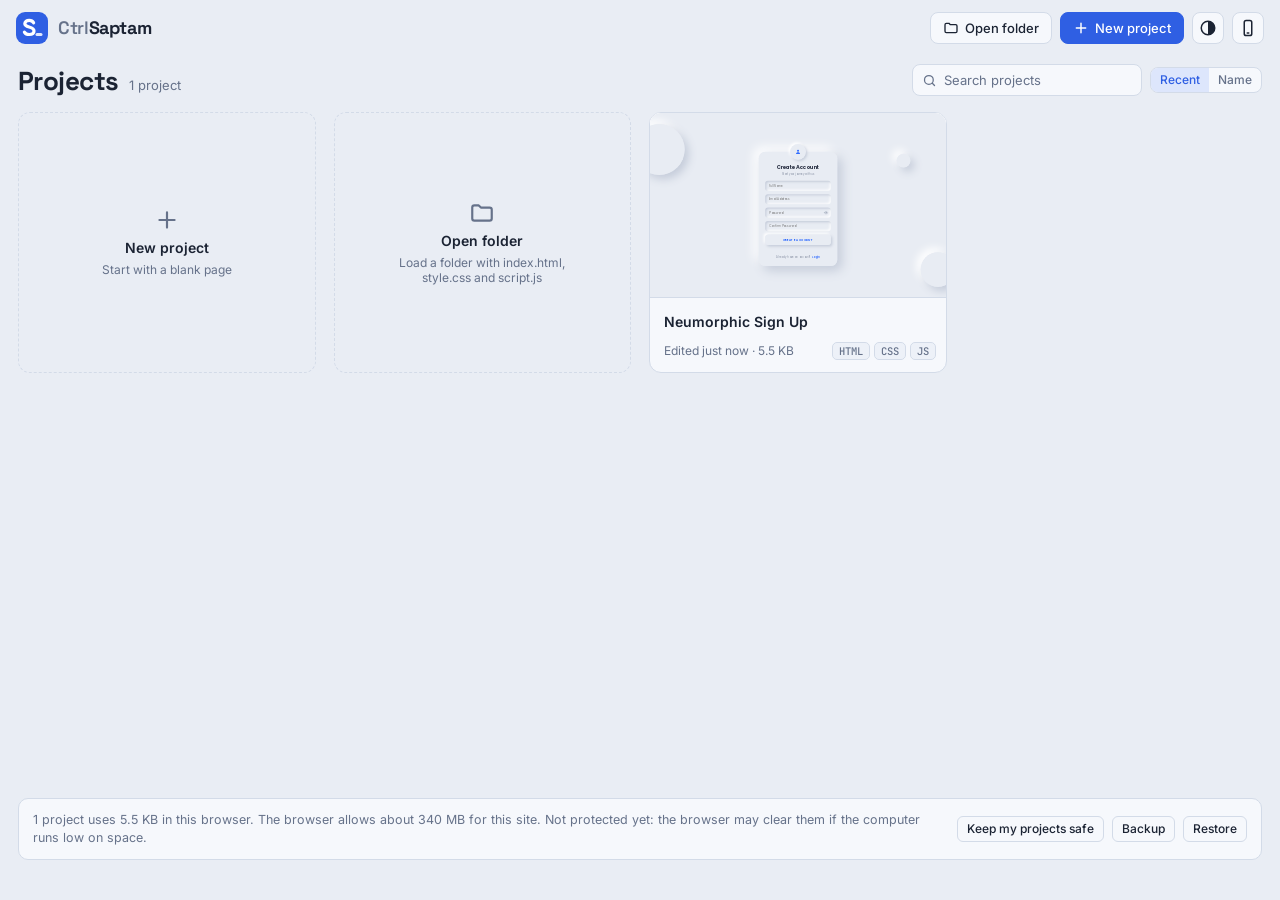
==== dashboard.html @ 62e7b7f8 "Updated code-playground. Added more feature. Improved code quality." ====
<!doctype html>
<html lang="en">
<head>
  <meta charset="utf-8">
  <meta name="viewport" content="width=device-width, initial-scale=1">
  <title>CtrlSaptam</title>
  <meta name="theme-color" content="#2f5fe3">
  <link rel="icon" type="image/svg+xml" href="assets/favicon.svg">
  <link rel="icon" type="image/png" sizes="64x64" href="assets/favicon.png">
  <link rel="apple-touch-icon" href="assets/apple-touch-icon.png">
  <link rel="stylesheet" href="https://fonts.googleapis.com/css2?family=Inter:wght@400;500;600&family=JetBrains+Mono:wght@400;500&family=Space+Grotesk:wght@600;700&display=swap">
  <link rel="stylesheet" href="css/base.css">
  <link rel="stylesheet" href="css/components.css">
  <link rel="stylesheet" href="css/header.css">
  <link rel="stylesheet" href="css/layout.css">
  <link rel="stylesheet" href="css/dashboard.css">
</head>
<body>
  <div class="app" id="app">
    <header class="top">
      <a class="brand" id="brand" href="dashboard.html" title="All projects" aria-label="CtrlSaptam, all projects">
        <svg class="logo" viewBox="0 0 32 32" role="img" aria-label="CtrlSaptam logo">
          <rect class="logo-bg" width="32" height="32" rx="9"/>
          <path class="logo-s" d="M17.6 10.4C16.8 8.9 15.2 8 13.2 8c-2.6 0-4.4 1.4-4.4 3.4 0 4.3 9.2 2 9.2 7.2 0 2.1-1.9 3.5-4.8 3.5-2.2 0-3.9-.9-4.8-2.4" transform="translate(0 .4)"/>
          <rect class="logo-cursor" x="19.5" y="21" width="7" height="3" rx="1.5"/>
        </svg>
        <span class="brand-name"><span>Ctrl</span>Saptam</span>
      </a>

      <div class="dash-actions" id="dash-actions">
        <button type="button" class="btn" id="dash-open" title="Open a project folder"><svg width="16" height="16" viewBox="0 0 24 24" fill="none" stroke="currentColor" stroke-width="2" stroke-linecap="round" stroke-linejoin="round" aria-hidden="true"><path d="M3 7a2 2 0 0 1 2-2h4l2 2h8a2 2 0 0 1 2 2v8a2 2 0 0 1-2 2H5a2 2 0 0 1-2-2z"/></svg><span class="lbl">Open folder</span></button>
        <button type="button" class="btn primary" id="dash-new" title="Start a new project"><svg width="16" height="16" viewBox="0 0 24 24" fill="none" stroke="currentColor" stroke-width="2.2" stroke-linecap="round" aria-hidden="true"><path d="M12 5v14M5 12h14"/></svg><span class="lbl">New project</span></button>
        <button type="button" class="btn icon theme-btn" data-state="auto" title="Theme: follow device" aria-label="Theme: follow device">
            <span class="i-auto"><svg width="18" height="18" viewBox="0 0 24 24" fill="none" stroke="currentColor" stroke-width="2" stroke-linecap="round" stroke-linejoin="round" aria-hidden="true"><circle cx="12" cy="12" r="9"/><path d="M12 3a9 9 0 0 1 0 18z" fill="currentColor" stroke="none"/></svg></span>
            <span class="i-light"><svg width="18" height="18" viewBox="0 0 24 24" fill="none" stroke="currentColor" stroke-width="2" stroke-linecap="round" stroke-linejoin="round" aria-hidden="true"><circle cx="12" cy="12" r="4"/><path d="M12 2v2M12 20v2M4.9 4.9l1.4 1.4M17.7 17.7l1.4 1.4M2 12h2M20 12h2M4.9 19.1l1.4-1.4M17.7 6.3l1.4-1.4"/></svg></span>
            <span class="i-dark"><svg width="18" height="18" viewBox="0 0 24 24" fill="none" stroke="currentColor" stroke-width="2" stroke-linecap="round" stroke-linejoin="round" aria-hidden="true"><path d="M21 12.8A9 9 0 1 1 11.2 3a7 7 0 0 0 9.8 9.8z"/></svg></span>
          </button>
        <button type="button" class="btn icon" id="phone" aria-pressed="false" title="Phone frame (9:16) for recording" aria-label="Phone frame">
            <svg width="18" height="18" viewBox="0 0 24 24" fill="none" stroke="currentColor" stroke-width="2" stroke-linecap="round" stroke-linejoin="round" aria-hidden="true"><rect x="7" y="2" width="10" height="20" rx="2.5"/><path d="M11 18.5h2"/></svg>
          </button>
      </div>
    </header>

    <main class="dash" id="dash" aria-label="Projects">
      <div class="dash-head">
        <div class="dash-title"><h2>Projects</h2><span class="dash-count" id="dash-count"></span></div>
        <div class="dash-tools">
          <label class="search">
            <svg width="15" height="15" viewBox="0 0 24 24" fill="none" stroke="currentColor" stroke-width="2" stroke-linecap="round" aria-hidden="true"><circle cx="11" cy="11" r="7"/><path d="M20 20l-3.5-3.5"/></svg>
            <input id="dash-search" type="search" placeholder="Search projects" aria-label="Search projects" autocomplete="off">
          </label>
          <div class="seg sm" id="dash-sort" role="group" aria-label="Sort projects">
            <button type="button" data-sort="recent" aria-pressed="true">Recent</button>
            <button type="button" data-sort="name" aria-pressed="false">Name</button>
          </div>
        </div>
      </div>
      <p class="dash-note" id="dash-persist" hidden></p>
      <div class="grid" id="grid"></div>
      <p class="dash-note" id="dash-note" hidden></p>
      <div class="dash-storage" id="dash-storage">
        <p id="dash-storage-text">Projects are saved in this browser.</p>
        <div class="dash-storage-actions">
          <button type="button" class="btn sm" id="keep-safe" hidden title="Ask the browser not to clear your projects automatically">Keep my projects safe</button>
          <button type="button" class="btn sm" id="backup-export" title="Download all projects as one backup file">Backup</button>
          <button type="button" class="btn sm" id="backup-import" title="Restore projects from a backup file">Restore</button>
        </div>
      </div>
      <p class="toast" id="toast" role="status" aria-live="polite"></p>
    </main>
  </div>

  <input type="file" id="folder-input" webkitdirectory directory multiple hidden>
  <input type="file" id="backup-input" accept="application/json,.json" hidden>

  <script src="js/settings.js"></script>
  <script src="js/shell.js"></script>
  <script src="js/templates.js"></script>
  <script src="js/store.js"></script>
  <script src="js/projects.js"></script>
  <script src="js/hooks.js"></script>
  <script src="js/builder.js"></script>
  <script src="js/folder-import.js"></script>
  <script src="js/storage.js"></script>
  <script src="js/dashboard.js"></script>
  <script src="js/dashboard-page.js"></script>
</body>
</html>
---- css/base.css ----
/* base.css: colours (light and dark), fonts, page background, the app shell. Used by both pages. */

/* CtrlSaptam
   Layout: a toolbar on top, then an editor pane and a live preview pane split by a draggable divider.
   The four layout options only change the grid direction and the order of the panes.
   When the app is narrow (a phone, or the Phone frame option) it switches to a stacked "compact" mode. */

:root {
  --bg: #e9edf4;
  --stage: #cdd5e3;
  --panel: #f6f8fc;
  --panel-2: #edf1f8;
  --line: #d3dbe8;
  --fg: #1b2333;
  --muted: #66728a;
  --accent: #2f5fe3;
  --accent-fg: #ffffff;
  --accent-soft: #dde6fc;
  --sel: #bcd0ff;
  --c-tag: #c2255c;
  --c-attr: #b25b00;
  --c-str: #2b8a3e;
  --c-num: #7048e8;
  --c-kw: #1c5fd6;
  --c-fn: #0b7285;
  --c-com: #8a94a8;
  --c-prop: #1864ab;
  --warn: #8a5a00;
  --warn-bg: #fff3d1;
  --err: #c92a2a;
  --err-bg: #ffe8e8;
  --font-ui: 'Inter', system-ui, -apple-system, 'Segoe UI', sans-serif;
  --font-code: 'JetBrains Mono', ui-monospace, 'SF Mono', Menlo, Consolas, monospace;
  --font-display: 'Space Grotesk', 'Inter', system-ui, sans-serif;
}
@media (prefers-color-scheme: dark) {
  :root:not([data-theme="light"]) {
    --bg: #0e1218; --stage: #05070a; --panel: #141922; --panel-2: #19202a; --line: #262e3b; --fg: #e3e8f2; --muted: #8d98ad;
    --accent: #7aa2ff; --accent-fg: #0d1424; --accent-soft: #1f2c4d; --sel: #2b4a8f;
    --c-tag: #ff7aa8; --c-attr: #f0a95a; --c-str: #8fd694; --c-num: #b69cff; --c-kw: #7ab0ff; --c-fn: #5fd0e0; --c-com: #6b768c; --c-prop: #8ec1ff;
    --warn: #f0c25a; --warn-bg: #2c2610; --err: #ff8787; --err-bg: #331a1c;
    color-scheme: dark;
  }
}
:root[data-theme="dark"] {
  --bg: #0e1218; --stage: #05070a; --panel: #141922; --panel-2: #19202a; --line: #262e3b; --fg: #e3e8f2; --muted: #8d98ad;
  --accent: #7aa2ff; --accent-fg: #0d1424; --accent-soft: #1f2c4d; --sel: #2b4a8f;
  --c-tag: #ff7aa8; --c-attr: #f0a95a; --c-str: #8fd694; --c-num: #b69cff; --c-kw: #7ab0ff; --c-fn: #5fd0e0; --c-com: #6b768c; --c-prop: #8ec1ff;
  --warn: #f0c25a; --warn-bg: #2c2610; --err: #ff8787; --err-bg: #331a1c;
  color-scheme: dark;
}

*, *::before, *::after { box-sizing: border-box; }
[hidden] { display: none !important; }
html, body { height: 100%; }
html { padding: 0; }
body {
  margin: 0;
  background: var(--bg);
  color: var(--fg);
  font: 14px/1.45 var(--font-ui);
  padding-left: max(16px, env(safe-area-inset-left, 0px));
  padding-right: max(16px, env(safe-area-inset-right, 0px));
  padding-block: 12px;
}
body.stage-bg { background: var(--stage); }
button, input, textarea { font: inherit; color: inherit; }
button { cursor: pointer; }
:focus-visible { outline: 2px solid var(--accent); outline-offset: 2px; }

.app { height: 100%; display: flex; flex-direction: column; gap: 10px; min-height: 0; }
---- css/components.css ----
/* components.css: buttons, switch, segmented buttons, menu. Used by both pages. */

.btn {
  display: inline-flex; align-items: center; gap: 6px; height: 32px; padding: 0 12px;
  border: 1px solid var(--line); border-radius: 8px; background: var(--panel); font-size: 13px; font-weight: 500;
}
.btn:hover { background: var(--panel-2); }
.btn.primary { background: var(--accent); border-color: var(--accent); color: var(--accent-fg); }
.btn.primary:hover { filter: brightness(1.08); }
.btn[aria-pressed="true"] { background: var(--accent-soft); border-color: var(--accent); color: var(--accent); }
.btn.sm { height: 26px; padding: 0 9px; font-size: 12px; border-radius: 6px; }
.switch span:last-child { white-space: nowrap; }
.btn.icon { width: 32px; padding: 0; justify-content: center; }
.btn.icon svg { display: block; }
.theme-btn span { display: none; line-height: 0; }
.theme-btn[data-state="auto"] .i-auto, .theme-btn[data-state="light"] .i-light, .theme-btn[data-state="dark"] .i-dark { display: block; }

.switch { display: inline-flex; align-items: center; gap: 8px; font-size: 13px; font-weight: 500; cursor: pointer; position: relative; }
.switch input { position: absolute; opacity: 0; width: 1px; height: 1px; }
.track { width: 32px; height: 18px; border-radius: 9px; background: var(--line); position: relative; transition: background .15s; }
.track::after { content: ""; position: absolute; top: 2px; left: 2px; width: 14px; height: 14px; border-radius: 50%; background: var(--panel); box-shadow: 0 1px 2px rgba(0,0,0,.3); transition: transform .15s; }
.switch input:checked + .track { background: var(--accent); }
.switch input:checked + .track::after { transform: translateX(14px); }
.switch input:focus-visible + .track { outline: 2px solid var(--accent); outline-offset: 2px; }

.seg { display: inline-flex; border: 1px solid var(--line); border-radius: 8px; overflow: hidden; background: var(--panel); }
.seg button { display: inline-flex; align-items: center; justify-content: center; border: 0; background: transparent; height: 30px; padding: 0 12px; font-size: 13px; font-weight: 500; color: var(--muted); }
.seg button:hover { color: var(--fg); }
.seg button[aria-pressed="true"] { background: var(--accent-soft); color: var(--accent); }
.seg.sm button { height: 24px; padding: 0 9px; font-size: 12px; }
#layouts button { padding: 0 9px; }
.view-seg { display: inline-flex; }
.view-seg button { min-width: 64px; }

/* "More" menu */
.menu-wrap { position: relative; }
.menu {
  position: absolute; right: 0; top: calc(100% + 6px); z-index: 30; min-width: 170px; padding: 4px; display: grid; gap: 2px;
  border: 1px solid var(--line); border-radius: 10px; background: var(--panel); box-shadow: 0 10px 30px rgba(0, 0, 0, .22);
}
.menu .item { height: 32px; padding: 0 10px; border: 0; border-radius: 6px; background: transparent; text-align: left; font-size: 13px; font-weight: 500; }
.menu .item:hover { background: var(--panel-2); }
.menu .item.armed { color: var(--err); background: var(--err-bg); }
---- css/header.css ----
/* header.css: the top bar (logo, Code/Both/Preview, actions) and its narrow-screen modes. Used by both pages. */

/* Toolbar */
/* Toolbar: brand left, Code/Both/Preview centred, actions right. On narrow widths it becomes two rows. */
.top { display: grid; grid-template-columns: minmax(0, 1fr) auto minmax(0, 1fr); align-items: center; gap: 8px 16px; }
.brand { justify-self: start; }
.view-seg { justify-self: center; }
.actions { justify-self: end; }
.brand { display: flex; align-items: center; gap: 10px; }
.brand { text-decoration: none; padding: 4px 8px 4px 4px; margin: -4px 0 -4px -4px; border: 0; border-radius: 10px; background: none; color: inherit; font: inherit; cursor: pointer; }
.brand:hover { background: var(--panel-2); }
.brand-name { font: 700 18px/1 var(--font-display); letter-spacing: -0.02em; }
.brand-name span { color: var(--muted); font-weight: 600; }
.logo { width: 32px; height: 32px; flex: none; display: block; }
.logo-bg { fill: var(--accent); }
.logo-s { fill: none; stroke: var(--accent-fg); stroke-width: 3.2; stroke-linecap: round; stroke-linejoin: round; }
.logo-cursor { fill: var(--accent-fg); opacity: .85; }
.actions { display: flex; align-items: center; gap: 14px; min-width: 0; }
.act-main, .act-tools { display: flex; align-items: center; gap: 8px; }
.act-main { min-width: 0; }

/* Compact mode: set by script.js whenever the app is 820px wide or less (phones, and the Phone frame) */
.app[data-compact] .lo-h,
.app[data-compact] .dev-seg,
.app[data-compact] .status { display: none; }
.app[data-compact] .view-seg button { min-width: 0; padding: 0 10px; }
.app[data-compact] .act-main, .app[data-compact] .act-tools { gap: 6px; }
.app[data-compact] .actions { gap: 8px; }
/* Two-row toolbar when the window is not wide enough for one row (also used on phones) */
.app[data-compact] .top, .app[data-tight] .top { grid-template-columns: minmax(0, 1fr) auto; }
.app[data-compact] .brand, .app[data-tight] .brand { grid-column: 1; grid-row: 1; }
.app[data-compact] .view-seg, .app[data-tight] .view-seg { grid-column: 2; grid-row: 1; justify-self: end; }
.app[data-compact] .actions, .app[data-tight] .actions { grid-column: 1 / -1; grid-row: 2; justify-self: stretch; justify-content: space-between; }
.app[data-compact] .brand-name { font-size: 16px; }
.app[data-compact] .logo { width: 28px; height: 28px; }
---- css/layout.css ----
/* layout.css: the Phone (9:16) frame, editor/preview panes, divider and the Code/Both/Preview views. */

/* Phone frame: the whole app becomes a 9:16 column, handy for screen recordings. */
.app.phone {
  aspect-ratio: 9 / 16;
  max-width: 100%;
  margin-inline: auto;
  padding: 12px;
  border: 1px solid var(--line);
  border-radius: 30px;
  background: var(--bg);
  box-shadow: 0 24px 70px rgba(0, 0, 0, .28);
}


/* Stage: the grid tracks are set from script.js, so the divider can be dragged in any layout */
.stage { flex: 1; min-height: 0; display: grid; }
.stage .editor-pane { order: 1; }
.stage .resizer { order: 2; }
.stage .preview-pane { order: 3; }
.stage[data-rev="1"] .editor-pane { order: 3; }
.stage[data-rev="1"] .preview-pane { order: 1; }
.pane { display: flex; flex-direction: column; min-height: 0; min-width: 0; border: 1px solid var(--line); border-radius: 12px; background: var(--panel); overflow: hidden; }

.resizer { position: relative; touch-action: none; }
.resizer::after { content: ""; position: absolute; border-radius: 2px; background: var(--line); transition: background .15s; }
.stage[data-dir="cols"] .resizer { cursor: col-resize; }
.stage[data-dir="cols"] .resizer::after { top: 50%; left: 3px; width: 4px; height: 44px; transform: translateY(-50%); }
.stage[data-dir="rows"] .resizer { cursor: row-resize; }
.stage[data-dir="rows"] .resizer::after { left: 50%; top: 3px; height: 4px; width: 44px; transform: translateX(-50%); }
.resizer:hover::after, .resizer:focus-visible::after, .stage.dragging .resizer::after { background: var(--accent); }
.stage.dragging { user-select: none; }
.stage.dragging .frames iframe { pointer-events: none !important; }


/* Code / Both / Preview: works at every width. Hidden pane and divider go away, the other pane fills the stage. */
.stage[data-view="code"] .preview-pane,
.stage[data-view="code"] .resizer,
.stage[data-view="preview"] .editor-pane,
.stage[data-view="preview"] .resizer { display: none; }
.stage[data-view="code"],
.stage[data-view="preview"] { grid-template-columns: minmax(0, 1fr) !important; grid-template-rows: minmax(0, 1fr) !important; }
.app[data-compact] .console { height: 130px; }

@media (prefers-reduced-motion: reduce) {
  *, *::before, *::after { transition: none !important; }
}
---- css/dashboard.css ----
/* dashboard.css: the project dashboard (cards, thumbnails, search, storage strip). */

.dash-actions { display: flex; align-items: center; gap: 8px; grid-column: 3; grid-row: 1; justify-self: end; }
.app[data-compact] .dash-actions, .app[data-tight] .dash-actions { grid-column: 2; }
.btn svg { flex: none; }

.dash { flex: 1; min-height: 0; overflow: auto; display: flex; flex-direction: column; gap: 16px; padding: 10px 2px 28px; }
.dash-head { display: flex; flex-wrap: wrap; align-items: flex-end; justify-content: space-between; gap: 12px 16px; }
.dash-title { display: flex; align-items: baseline; gap: 10px; }
.dash-title h2 { margin: 0; font: 700 26px/1.1 var(--font-display); letter-spacing: -0.02em; }
.dash-count { font-size: 13px; color: var(--muted); }
.dash-tools { display: flex; flex-wrap: wrap; align-items: center; gap: 8px; }
.search { position: relative; display: flex; align-items: center; }
.search svg { position: absolute; left: 10px; color: var(--muted); pointer-events: none; }
.search input { width: 230px; max-width: 100%; height: 32px; padding: 0 10px 0 31px; border: 1px solid var(--line); border-radius: 8px; background: var(--panel); color: var(--fg); font-size: 13px; }
.search input::placeholder { color: var(--muted); }
.dash-note { margin: 0; font-size: 13px; color: var(--muted); }
#dash-persist { padding: 8px 12px; border-radius: 8px; background: var(--warn-bg); color: var(--warn); }

.grid { --s: .25; display: grid; grid-template-columns: repeat(auto-fill, minmax(270px, 1fr)); gap: 18px; align-content: start; }
.card { position: relative; display: flex; flex-direction: column; min-width: 0; border: 1px solid var(--line); border-radius: 12px; background: var(--panel); overflow: hidden; transition: border-color .15s, box-shadow .15s; }
.card:hover, .card:focus-within { border-color: var(--accent); box-shadow: 0 10px 28px rgba(0, 0, 0, .16); }
.thumb { position: relative; aspect-ratio: 16 / 10; overflow: hidden; background: #fff; border-bottom: 1px solid var(--line); }
.thumb-in { position: absolute; inset: 0; overflow: hidden; }
.thumb-frame { position: absolute; left: 0; top: 0; width: 1280px; height: 800px; border: 0; background: #fff; transform: scale(var(--s)); transform-origin: 0 0; pointer-events: none; opacity: 0; transition: opacity .25s; }
.card.ready .thumb-frame { opacity: 1; }
.thumb-note { position: absolute; inset: 0; display: grid; place-items: center; color: #7b8498; font-size: 12px; }
.card.ready .thumb-note { display: none; }
.thumb-tag { position: absolute; left: 8px; top: 8px; z-index: 1; display: inline-flex; align-items: center; gap: 5px; padding: 3px 8px; border-radius: 999px; background: rgba(15, 18, 24, .74); color: #fff; font-size: 11px; font-weight: 500; }
.thumb-tag svg { width: 12px; height: 12px; }
.card-body { display: flex; flex-direction: column; gap: 6px; padding: 10px 10px 12px 14px; min-width: 0; }
.card-top { display: flex; align-items: center; justify-content: space-between; gap: 6px; min-width: 0; min-height: 28px; }
.card-open { min-width: 0; padding: 0; border: 0; background: none; text-align: left; color: var(--fg); font: 600 14px/1.3 var(--font-ui); overflow: hidden; text-overflow: ellipsis; white-space: nowrap; }
.card-open::after { content: ''; position: absolute; inset: 0; z-index: 1; }
.card-rename { position: relative; z-index: 3; flex: 1; min-width: 0; height: 28px; padding: 0 8px; border: 1px solid var(--accent); border-radius: 6px; background: var(--bg); color: var(--fg); font: 600 14px var(--font-ui); }
.card-actions { position: relative; z-index: 2; display: flex; gap: 2px; flex: none; opacity: 0; transition: opacity .15s; }
.card:hover .card-actions, .card:focus-within .card-actions { opacity: 1; }
@media (hover: none) { .card-actions { opacity: 1; } }
.icon-btn { display: grid; place-items: center; min-width: 28px; height: 28px; padding: 0; border: 0; border-radius: 6px; background: transparent; color: var(--muted); font-size: 12px; font-weight: 600; }
.icon-btn:hover { background: var(--panel-2); color: var(--fg); }
.icon-btn.danger:hover { color: var(--err); }
.icon-btn.armed { padding: 0 8px; background: var(--err-bg); color: var(--err); }
.card-meta { display: flex; align-items: center; justify-content: space-between; gap: 8px; font-size: 12px; color: var(--muted); }
.chips { display: inline-flex; gap: 4px; }
.chip { padding: 1px 6px; border: 1px solid var(--line); border-radius: 5px; background: var(--panel-2); font: 500 10.5px var(--font-code); }

.tile { display: flex; flex-direction: column; align-items: center; justify-content: center; gap: 6px; min-height: 210px; padding: 18px; border: 1.5px dashed var(--line); border-radius: 12px; background: transparent; color: var(--muted); font: 14px var(--font-ui); text-align: center; transition: border-color .15s, color .15s, background .15s; }
.tile strong { color: var(--fg); font-weight: 600; }
.tile small { max-width: 210px; font-size: 12px; }
.tile:hover { border-color: var(--accent); background: var(--accent-soft); color: var(--accent); }
.tile:hover strong { color: var(--accent); }
.tile-new { order: -2; }
.tile-open { order: -1; }

.app[data-compact] .grid { grid-template-columns: minmax(0, 1fr); }
.app[data-compact] .dash-title h2 { font-size: 22px; }
.app[data-compact] .dash-tools { width: 100%; }
.app[data-compact] .search { flex: 1; }
.app[data-compact] .search input { width: 100%; }
.app[data-compact] .dash-actions .lbl { display: none; }
.app[data-compact] .dash-actions .btn { width: 34px; padding: 0; justify-content: center; }
.app[data-compact] .tile { min-height: 120px; }

/* Message line (the dashboard's version of the editor's status text) */
.toast { margin: 0; font-size: 13px; color: var(--muted); }
.toast:empty { display: none; }

/* Storage strip at the bottom of the dashboard */
.dash-storage { display: flex; flex-wrap: wrap; align-items: center; justify-content: space-between; gap: 10px 16px; margin-top: auto; padding: 12px 14px; border: 1px solid var(--line); border-radius: 10px; background: var(--panel); }
.dash-storage p { margin: 0; flex: 1 1 320px; min-width: 0; font-size: 12.5px; color: var(--muted); }
.dash-storage-actions { display: flex; flex-wrap: wrap; gap: 8px; }
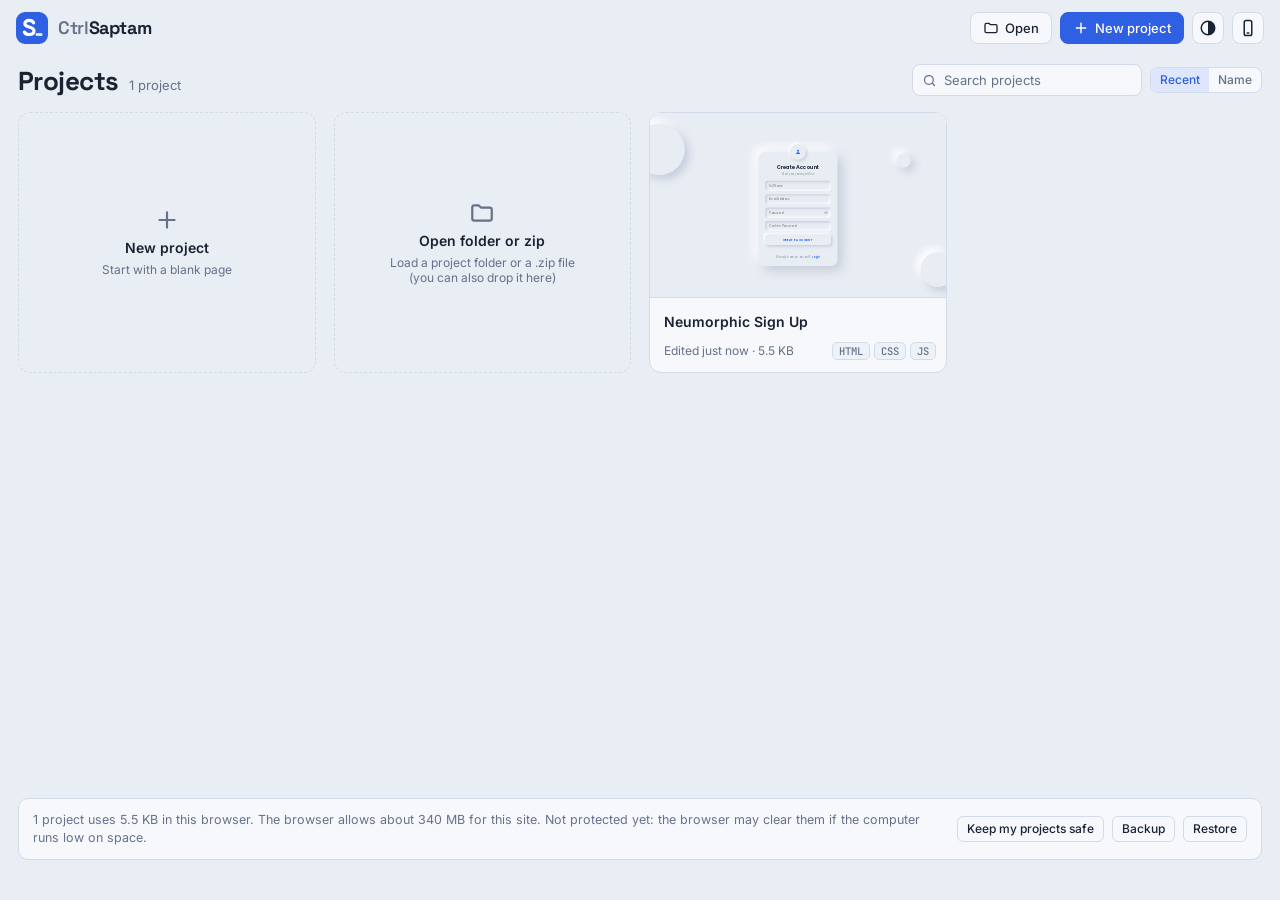
==== commit 24fe00cd: "Added option to open zip." ====
--- a/dashboard.html
+++ b/dashboard.html
@@ -28,7 +28,7 @@
       </a>
 
       <div class="dash-actions" id="dash-actions">
-        <button type="button" class="btn" id="dash-open" title="Open a project folder"><svg width="16" height="16" viewBox="0 0 24 24" fill="none" stroke="currentColor" stroke-width="2" stroke-linecap="round" stroke-linejoin="round" aria-hidden="true"><path d="M3 7a2 2 0 0 1 2-2h4l2 2h8a2 2 0 0 1 2 2v8a2 2 0 0 1-2 2H5a2 2 0 0 1-2-2z"/></svg><span class="lbl">Open folder</span></button>
+        <button type="button" class="btn" id="dash-open" title="Open a project folder or a zip file" aria-haspopup="menu"><svg width="16" height="16" viewBox="0 0 24 24" fill="none" stroke="currentColor" stroke-width="2" stroke-linecap="round" stroke-linejoin="round" aria-hidden="true"><path d="M3 7a2 2 0 0 1 2-2h4l2 2h8a2 2 0 0 1 2 2v8a2 2 0 0 1-2 2H5a2 2 0 0 1-2-2z"/></svg><span class="lbl">Open</span></button>
         <button type="button" class="btn primary" id="dash-new" title="Start a new project"><svg width="16" height="16" viewBox="0 0 24 24" fill="none" stroke="currentColor" stroke-width="2.2" stroke-linecap="round" aria-hidden="true"><path d="M12 5v14M5 12h14"/></svg><span class="lbl">New project</span></button>
         <button type="button" class="btn icon theme-btn" data-state="auto" title="Theme: follow device" aria-label="Theme: follow device">
             <span class="i-auto"><svg width="18" height="18" viewBox="0 0 24 24" fill="none" stroke="currentColor" stroke-width="2" stroke-linecap="round" stroke-linejoin="round" aria-hidden="true"><circle cx="12" cy="12" r="9"/><path d="M12 3a9 9 0 0 1 0 18z" fill="currentColor" stroke="none"/></svg></span>
@@ -70,6 +70,7 @@
     </main>
   </div>
 
+  <input type="file" id="zip-input" accept=".zip,application/zip,application/x-zip-compressed" hidden>
   <input type="file" id="folder-input" webkitdirectory directory multiple hidden>
   <input type="file" id="backup-input" accept="application/json,.json" hidden>
 
@@ -80,6 +81,7 @@
   <script src="js/projects.js"></script>
   <script src="js/hooks.js"></script>
   <script src="js/builder.js"></script>
+  <script src="js/zip.js"></script>
   <script src="js/folder-import.js"></script>
   <script src="js/storage.js"></script>
   <script src="js/dashboard.js"></script>
--- a/css/components.css
+++ b/css/components.css
@@ -41,3 +41,11 @@
 .menu .item { height: 32px; padding: 0 10px; border: 0; border-radius: 6px; background: transparent; text-align: left; font-size: 13px; font-weight: 500; }
 .menu .item:hover { background: var(--panel-2); }
 .menu .item.armed { color: var(--err); background: var(--err-bg); }
+
+/* Open chooser and drag-and-drop hint */
+.menu.pop { position: fixed; right: auto; }
+.drop-hint {
+  position: fixed; inset: 12px; z-index: 60; display: grid; place-items: center; text-align: center; padding: 24px;
+  border: 2px dashed var(--accent); border-radius: 16px; background: color-mix(in srgb, var(--bg) 86%, transparent);
+  color: var(--accent); font-size: 17px; font-weight: 600; pointer-events: none;
+}
